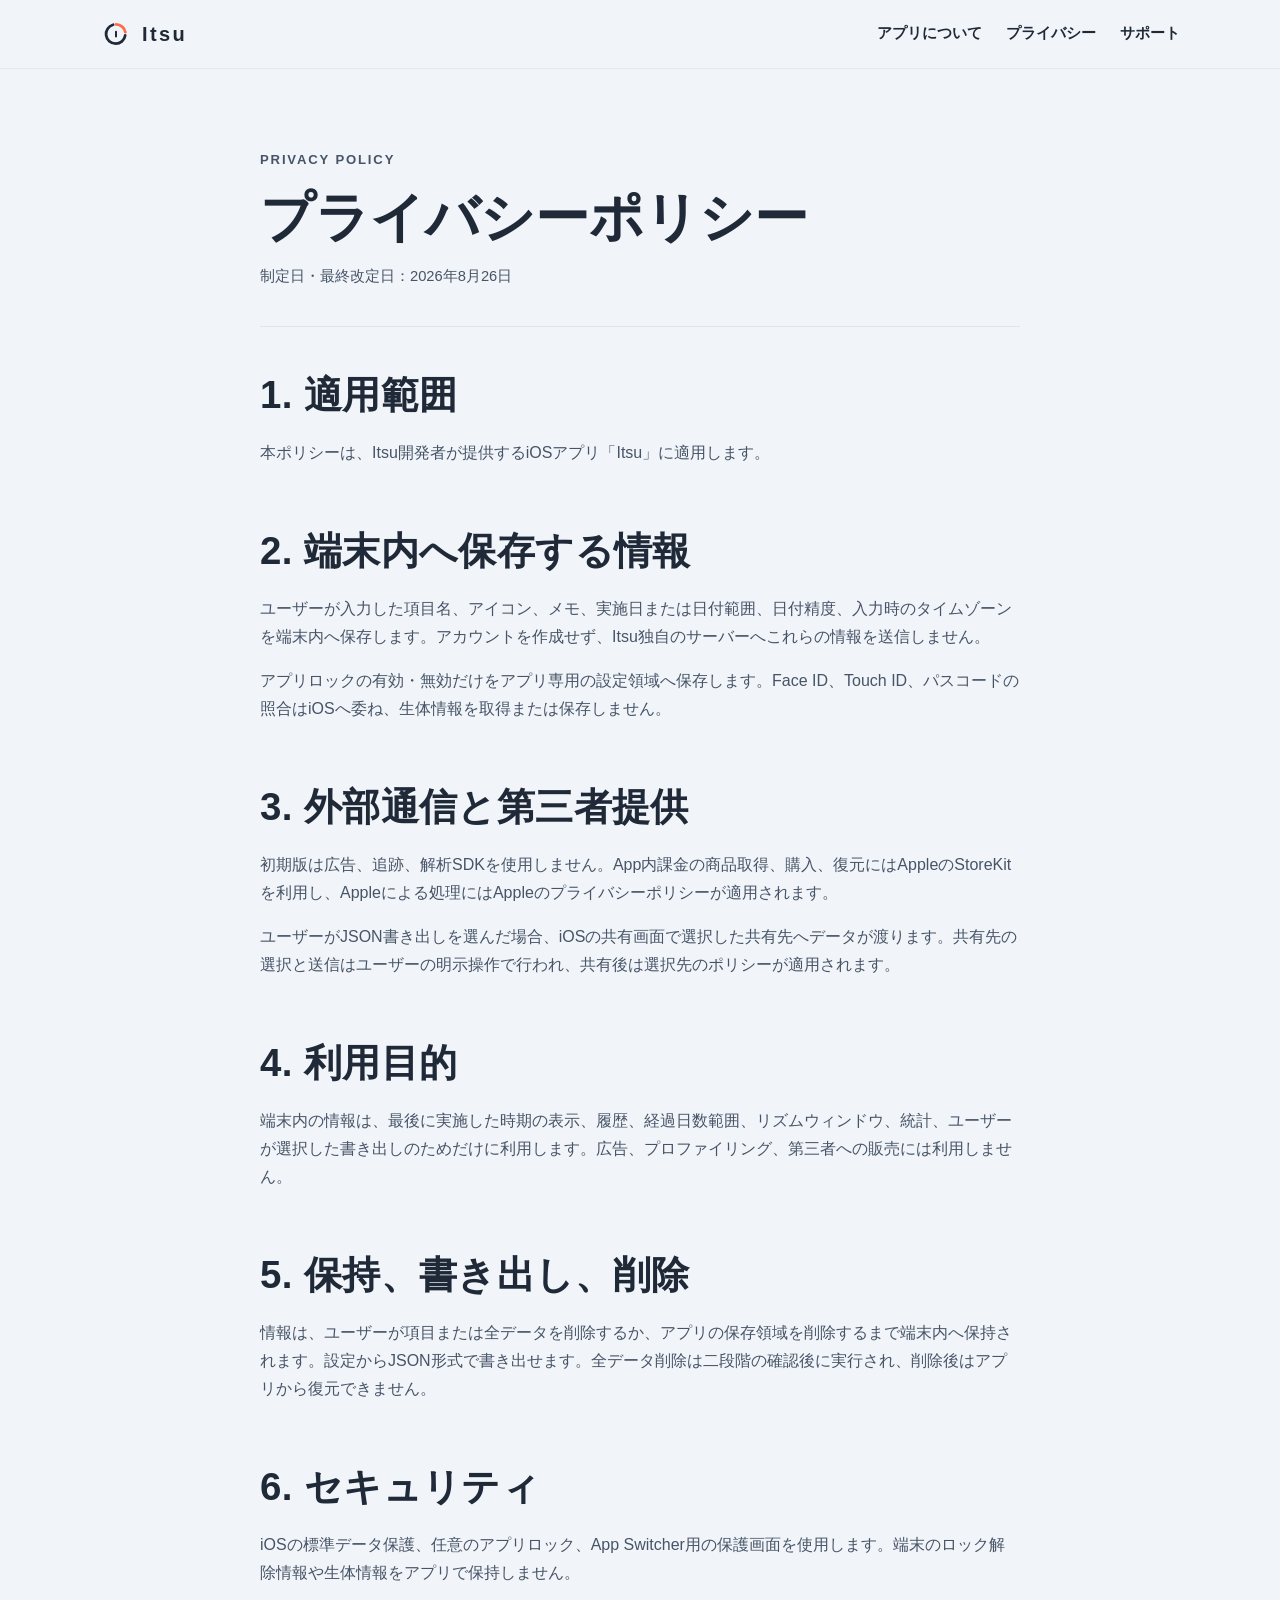
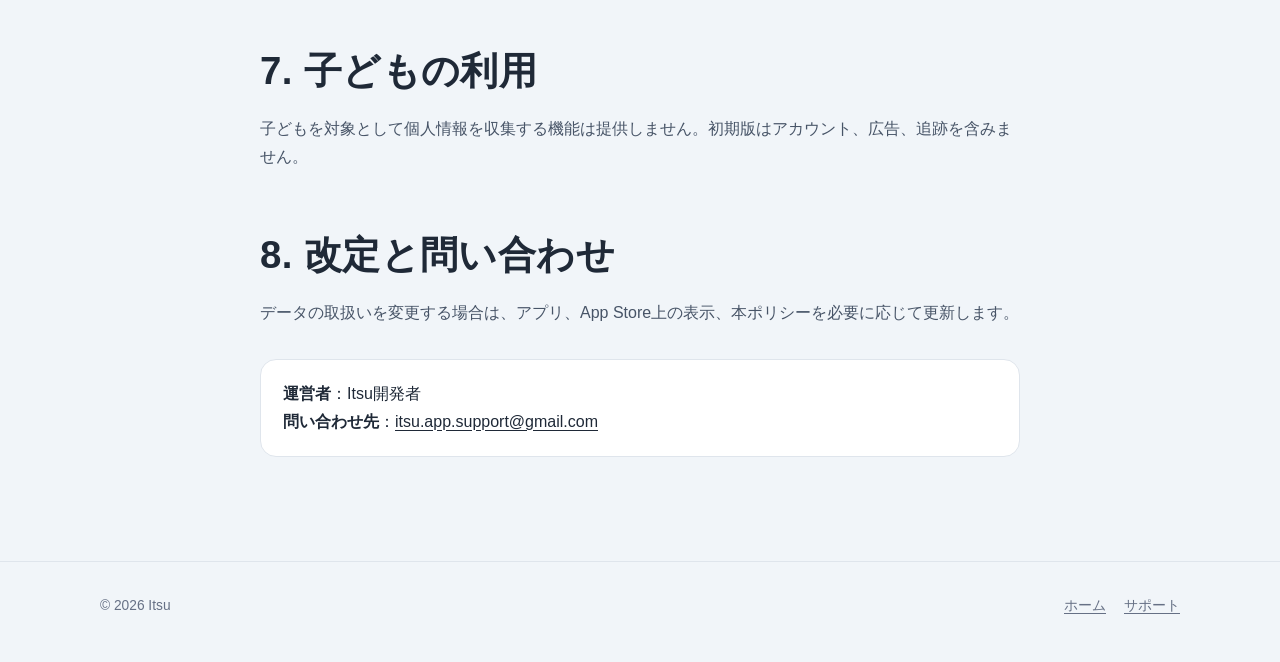
==== privacy.html @ 80a82dbb "feat(site): add GitHub Pages support website" ====
<!doctype html>
<html lang="ja">
<head>
  <meta charset="utf-8">
  <meta name="viewport" content="width=device-width, initial-scale=1">
  <meta name="description" content="iOSアプリItsuのプライバシーポリシーです。">
  <meta name="theme-color" content="#F1F5F9">
  <title>プライバシーポリシー — Itsu</title>
  <link rel="icon" href="assets/itsu-mark.svg" type="image/svg+xml">
  <link rel="stylesheet" href="styles.css">
</head>
<body>
  <header class="site-header">
    <nav class="nav" aria-label="メインナビゲーション">
      <a class="brand" href="index.html" aria-label="Itsu ホーム">
        <img src="assets/itsu-mark.svg" alt="">
        <span>Itsu</span>
      </a>
      <ul class="nav-links">
        <li><a href="index.html">アプリについて</a></li>
        <li><a href="privacy.html" aria-current="page">プライバシー</a></li>
        <li><a href="support.html">サポート</a></li>
      </ul>
    </nav>
  </header>

  <main>
    <article class="document">
      <header class="document-header">
        <p class="eyebrow">Privacy policy</p>
        <h1>プライバシーポリシー</h1>
        <p class="document-meta">制定日・最終改定日：2026年8月26日</p>
      </header>

      <section>
        <h2>1. 適用範囲</h2>
        <p>本ポリシーは、Itsu開発者が提供するiOSアプリ「Itsu」に適用します。</p>
      </section>

      <section>
        <h2>2. 端末内へ保存する情報</h2>
        <p>ユーザーが入力した項目名、アイコン、メモ、実施日または日付範囲、日付精度、入力時のタイムゾーンを端末内へ保存します。アカウントを作成せず、Itsu独自のサーバーへこれらの情報を送信しません。</p>
        <p>アプリロックの有効・無効だけをアプリ専用の設定領域へ保存します。Face ID、Touch ID、パスコードの照合はiOSへ委ね、生体情報を取得または保存しません。</p>
      </section>

      <section>
        <h2>3. 外部通信と第三者提供</h2>
        <p>初期版は広告、追跡、解析SDKを使用しません。App内課金の商品取得、購入、復元にはAppleのStoreKitを利用し、Appleによる処理にはAppleのプライバシーポリシーが適用されます。</p>
        <p>ユーザーがJSON書き出しを選んだ場合、iOSの共有画面で選択した共有先へデータが渡ります。共有先の選択と送信はユーザーの明示操作で行われ、共有後は選択先のポリシーが適用されます。</p>
      </section>

      <section>
        <h2>4. 利用目的</h2>
        <p>端末内の情報は、最後に実施した時期の表示、履歴、経過日数範囲、リズムウィンドウ、統計、ユーザーが選択した書き出しのためだけに利用します。広告、プロファイリング、第三者への販売には利用しません。</p>
      </section>

      <section>
        <h2>5. 保持、書き出し、削除</h2>
        <p>情報は、ユーザーが項目または全データを削除するか、アプリの保存領域を削除するまで端末内へ保持されます。設定からJSON形式で書き出せます。全データ削除は二段階の確認後に実行され、削除後はアプリから復元できません。</p>
      </section>

      <section>
        <h2>6. セキュリティ</h2>
        <p>iOSの標準データ保護、任意のアプリロック、App Switcher用の保護画面を使用します。端末のロック解除情報や生体情報をアプリで保持しません。</p>
      </section>

      <section>
        <h2>7. 子どもの利用</h2>
        <p>子どもを対象として個人情報を収集する機能は提供しません。初期版はアカウント、広告、追跡を含みません。</p>
      </section>

      <section>
        <h2>8. 改定と問い合わせ</h2>
        <p>データの取扱いを変更する場合は、アプリ、App Store上の表示、本ポリシーを必要に応じて更新します。</p>
        <div class="notice">
          <strong>運営者</strong>：Itsu開発者<br>
          <strong>問い合わせ先</strong>：<a href="mailto:itsu.app.support@gmail.com">itsu.app.support@gmail.com</a>
        </div>
      </section>
    </article>
  </main>

  <footer class="site-footer">
    <div class="footer-inner">
      <p>© 2026 Itsu</p>
      <div class="footer-links">
        <a href="index.html">ホーム</a>
        <a href="support.html">サポート</a>
      </div>
    </div>
  </footer>
</body>
</html>
---- styles.css ----
:root {
  color-scheme: light dark;
  --accent: #ff6b4a;
  --accent-strong: #c93d22;
  --ink: #1f2937;
  --muted: #667085;
  --mist: #f1f5f9;
  --paper: #ffffff;
  --line: #dfe5ec;
  --display: "Avenir Next", "Hiragino Sans", "Yu Gothic UI", sans-serif;
  --body: -apple-system, BlinkMacSystemFont, "Hiragino Sans", "Yu Gothic UI", sans-serif;
  font-family: var(--body);
  background: var(--mist);
  color: var(--ink);
}

* {
  box-sizing: border-box;
}

html {
  scroll-behavior: smooth;
}

body {
  margin: 0;
  min-width: 320px;
  background: var(--mist);
  color: var(--ink);
  font-size: 16px;
  line-height: 1.75;
}

a {
  color: inherit;
  text-underline-offset: 0.2em;
}

a:hover {
  color: var(--accent-strong);
}

a:focus-visible,
button:focus-visible {
  outline: 3px solid var(--accent);
  outline-offset: 4px;
  border-radius: 4px;
}

.site-header {
  position: sticky;
  top: 0;
  z-index: 10;
  border-bottom: 1px solid color-mix(in srgb, var(--line) 80%, transparent);
  background: color-mix(in srgb, var(--mist) 92%, transparent);
  backdrop-filter: blur(14px);
}

.nav {
  width: min(1080px, calc(100% - 40px));
  min-height: 68px;
  margin: 0 auto;
  display: flex;
  align-items: center;
  justify-content: space-between;
  gap: 24px;
}

.brand {
  display: inline-flex;
  align-items: center;
  gap: 10px;
  color: var(--ink);
  font-family: var(--display);
  font-size: 1.25rem;
  font-weight: 700;
  letter-spacing: 0.12em;
  text-decoration: none;
}

.brand img {
  width: 32px;
  height: 32px;
  border-radius: 9px;
}

.nav-links {
  display: flex;
  align-items: center;
  gap: 24px;
  margin: 0;
  padding: 0;
  list-style: none;
  font-size: 0.92rem;
  font-weight: 600;
}

.nav-links a {
  text-decoration: none;
}

main {
  width: min(1080px, calc(100% - 40px));
  margin: 0 auto;
}

.hero {
  min-height: 620px;
  display: grid;
  grid-template-columns: minmax(0, 1.15fr) minmax(280px, 0.85fr);
  align-items: center;
  gap: clamp(48px, 9vw, 120px);
  padding: 96px 0 88px;
}

.eyebrow {
  margin: 0 0 12px;
  color: var(--accent-strong);
  font-size: 0.82rem;
  font-weight: 700;
  letter-spacing: 0.14em;
  text-transform: uppercase;
}

h1,
h2,
h3 {
  margin-top: 0;
  font-family: var(--display);
  line-height: 1.25;
  letter-spacing: 0.01em;
}

h1 {
  margin-bottom: 24px;
  font-size: clamp(2.5rem, 6vw, 5rem);
  font-weight: 700;
  letter-spacing: 0.08em;
}

h2 {
  margin-bottom: 20px;
  font-size: clamp(1.7rem, 3vw, 2.4rem);
}

h3 {
  margin-bottom: 8px;
  font-size: 1.08rem;
}

.lead {
  max-width: 34rem;
  margin: 0;
  color: var(--muted);
  font-size: clamp(1.05rem, 2vw, 1.25rem);
}

.hero-actions {
  display: flex;
  flex-wrap: wrap;
  gap: 12px;
  margin-top: 32px;
}

.button {
  min-height: 48px;
  padding: 11px 22px;
  display: inline-flex;
  align-items: center;
  justify-content: center;
  border: 1px solid var(--ink);
  border-radius: 999px;
  font-weight: 700;
  text-decoration: none;
}

.button-primary {
  border-color: var(--accent);
  background: var(--accent);
  color: #111827;
}

.button-primary:hover {
  border-color: var(--accent-strong);
  background: var(--accent-strong);
  color: #111827;
}

.mark-stage {
  position: relative;
  display: grid;
  place-items: center;
}

.mark-stage::before {
  content: "";
  position: absolute;
  width: 76%;
  aspect-ratio: 1;
  border: 1px solid var(--line);
  border-radius: 50%;
}

.mark-stage img {
  position: relative;
  width: min(340px, 86%);
  filter: drop-shadow(0 24px 36px rgb(31 41 55 / 0.12));
}

.feature-grid {
  display: grid;
  grid-template-columns: repeat(3, 1fr);
  border-top: 1px solid var(--line);
  border-bottom: 1px solid var(--line);
}

.feature {
  min-height: 240px;
  padding: 48px 34px;
}

.feature + .feature {
  border-left: 1px solid var(--line);
}

.feature p {
  margin: 0;
  color: var(--muted);
}

.feature-mark {
  width: 34px;
  height: 8px;
  margin-bottom: 28px;
  border-radius: 999px;
  background: var(--accent);
}

.contact-band {
  margin: 88px 0;
  padding: clamp(32px, 6vw, 64px);
  display: flex;
  align-items: center;
  justify-content: space-between;
  gap: 32px;
  border-radius: 28px;
  background: var(--ink);
  color: #ffffff;
}

.contact-band h2,
.contact-band p {
  margin-bottom: 0;
}

.contact-band p {
  color: #cbd5e1;
}

.document {
  width: min(760px, 100%);
  margin: 0 auto;
  padding: 80px 0 104px;
}

.document-header {
  padding-bottom: 36px;
  border-bottom: 1px solid var(--line);
}

.document-header h1 {
  margin-bottom: 12px;
  font-size: clamp(2.1rem, 5vw, 3.4rem);
  letter-spacing: 0;
}

.document-meta {
  margin: 0;
  color: var(--muted);
  font-size: 0.92rem;
}

.document section {
  padding-top: 44px;
}

.document p,
.document li {
  color: #475467;
}

.document ul {
  padding-left: 1.4em;
}

.notice {
  margin-top: 32px;
  padding: 20px 22px;
  border: 1px solid var(--line);
  border-radius: 16px;
  background: var(--paper);
}

.faq-item {
  padding: 28px 0;
  border-top: 1px solid var(--line);
}

.faq-item:last-child {
  border-bottom: 1px solid var(--line);
}

.faq-item p {
  margin-bottom: 0;
}

.site-footer {
  border-top: 1px solid var(--line);
}

.footer-inner {
  width: min(1080px, calc(100% - 40px));
  margin: 0 auto;
  padding: 32px 0 44px;
  display: flex;
  justify-content: space-between;
  gap: 24px;
  color: var(--muted);
  font-size: 0.86rem;
}

.footer-inner p {
  margin: 0;
}

.footer-links {
  display: flex;
  gap: 18px;
}

@media (max-width: 760px) {
  .nav {
    min-height: 62px;
  }

  .nav-links {
    gap: 14px;
    font-size: 0.82rem;
  }

  .hero {
    min-height: auto;
    grid-template-columns: 1fr;
    padding: 72px 0 64px;
  }

  .mark-stage {
    grid-row: 1;
  }

  .mark-stage img {
    width: min(240px, 70%);
  }

  .feature-grid {
    grid-template-columns: 1fr;
  }

  .feature {
    min-height: auto;
    padding: 34px 0;
  }

  .feature + .feature {
    border-top: 1px solid var(--line);
    border-left: 0;
  }

  .contact-band,
  .footer-inner {
    align-items: flex-start;
    flex-direction: column;
  }
}

@media (max-width: 480px) {
  main,
  .nav,
  .footer-inner {
    width: min(100% - 28px, 1080px);
  }

  .brand {
    letter-spacing: 0.06em;
  }

  .nav-links li:first-child {
    display: none;
  }

  .contact-band {
    border-radius: 20px;
  }
}

@media (prefers-reduced-motion: reduce) {
  html {
    scroll-behavior: auto;
  }
}

@media (prefers-color-scheme: dark) {
  :root {
    --accent-strong: #ff8a65;
    --ink: #f8fafc;
    --muted: #aab4c3;
    --mist: #111827;
    --paper: #1f2937;
    --line: #344054;
  }

  .brand img,
  .mark-stage img {
    filter: brightness(0.94) drop-shadow(0 24px 36px rgb(0 0 0 / 0.24));
  }

  .document p,
  .document li {
    color: #cbd5e1;
  }

  .contact-band {
    background: #020617;
  }
}
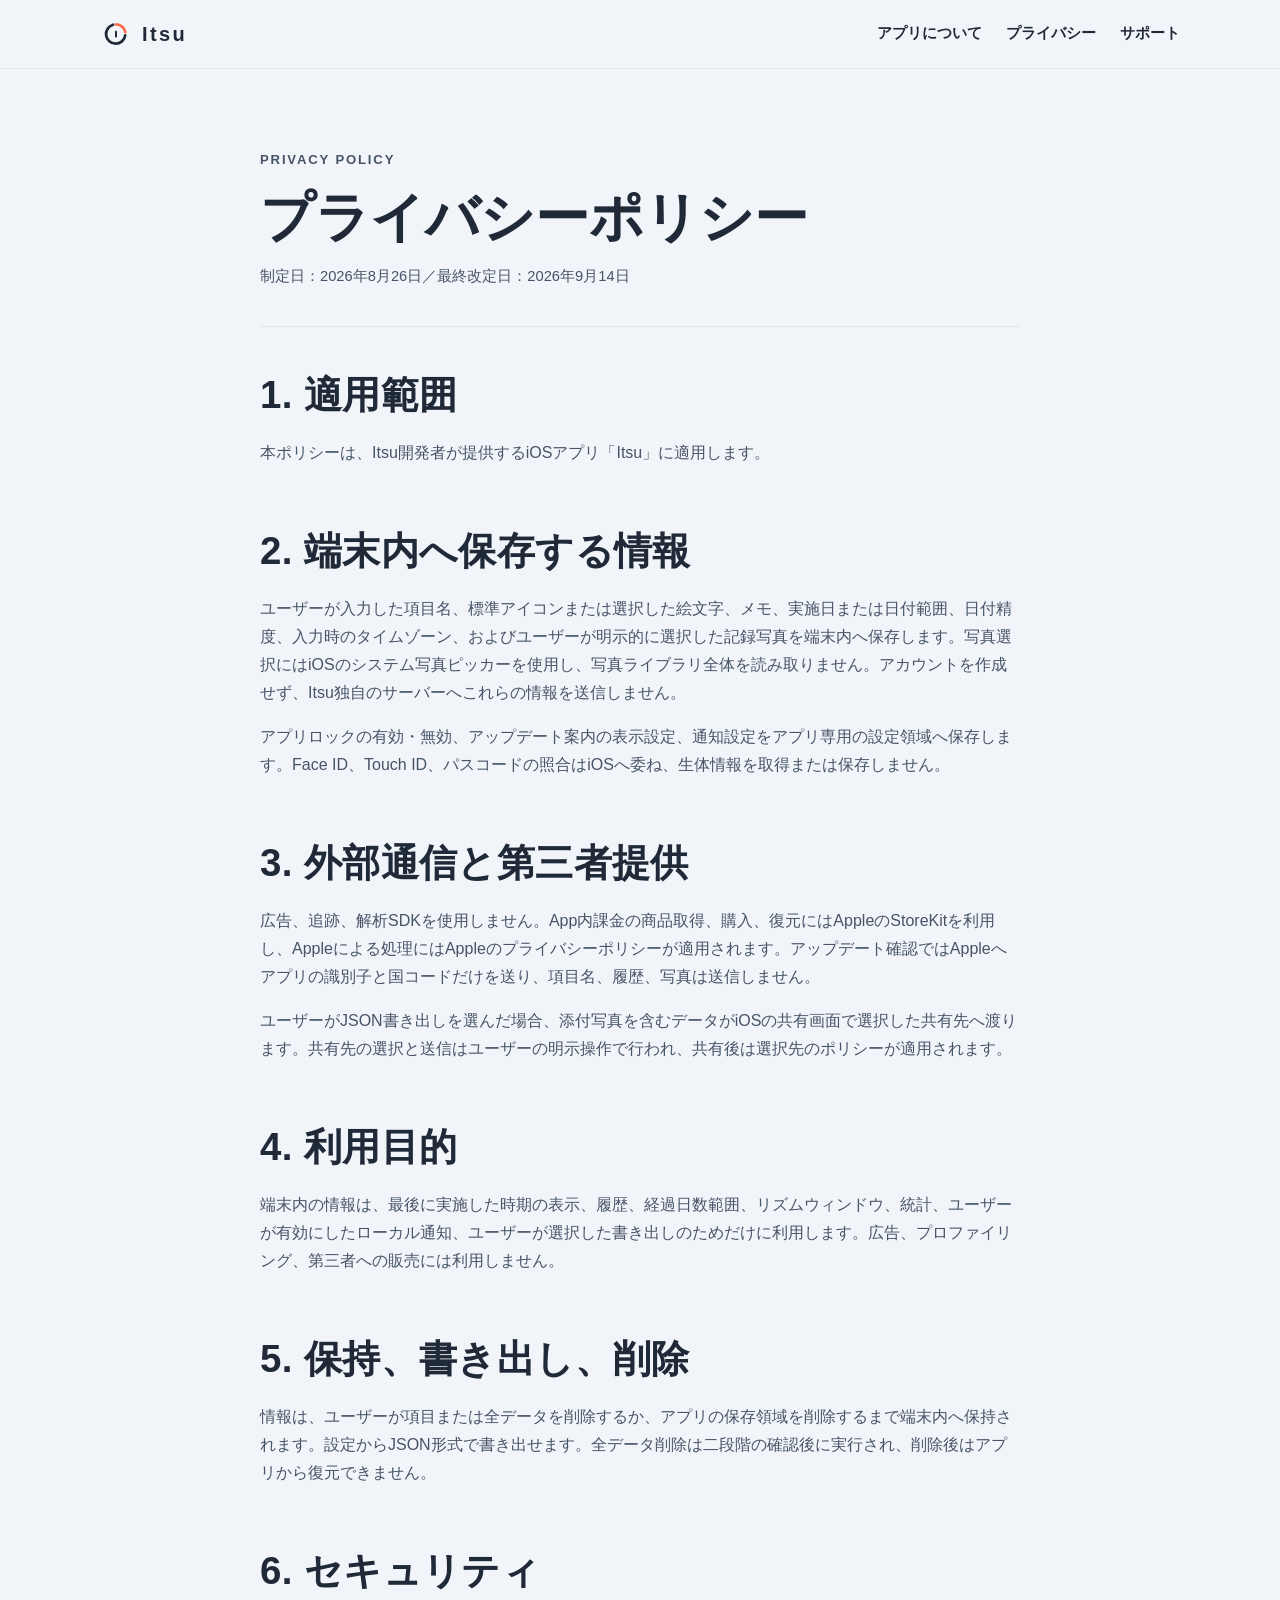
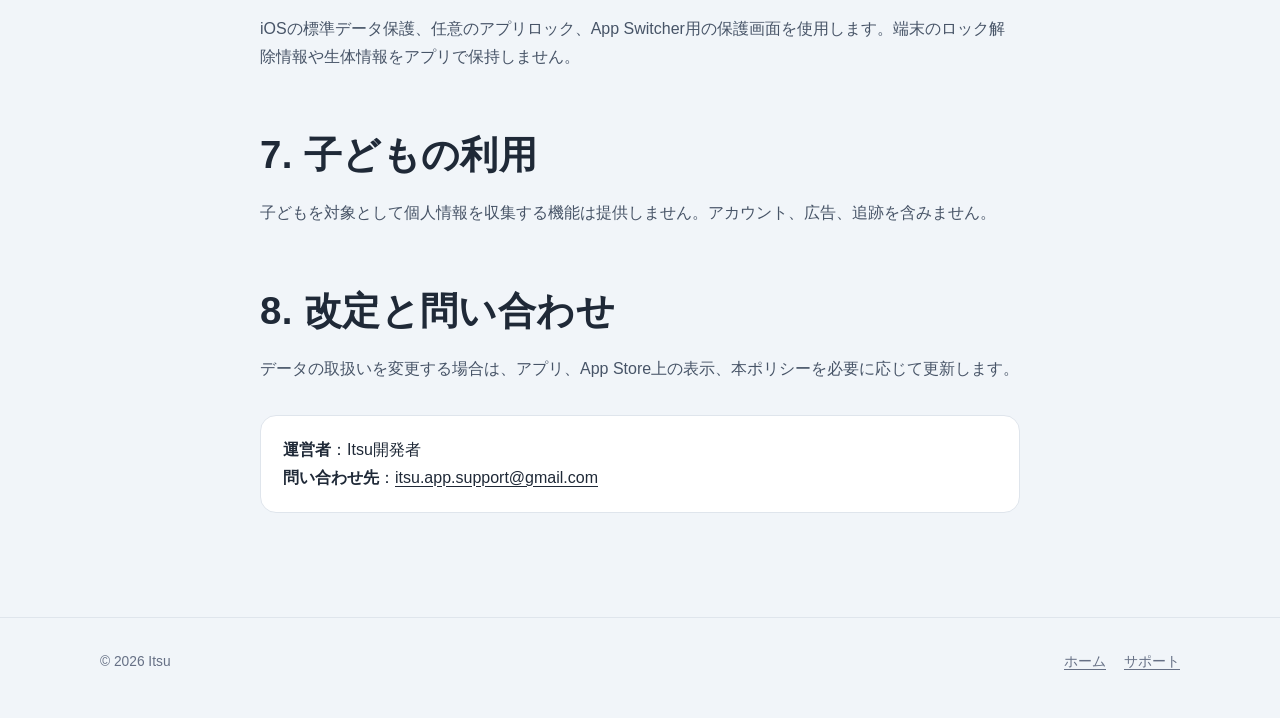
==== commit 5b93024d: "feat(site): document Itsu 1.1.0 features" ====
--- a/privacy.html
+++ b/privacy.html
@@ -29,7 +29,7 @@
       <header class="document-header">
         <p class="eyebrow">Privacy policy</p>
         <h1>プライバシーポリシー</h1>
-        <p class="document-meta">制定日・最終改定日：2026年8月26日</p>
+        <p class="document-meta">制定日：2026年8月26日／最終改定日：2026年9月14日</p>
       </header>
 
       <section>
@@ -39,19 +39,19 @@
 
       <section>
         <h2>2. 端末内へ保存する情報</h2>
-        <p>ユーザーが入力した項目名、アイコン、メモ、実施日または日付範囲、日付精度、入力時のタイムゾーンを端末内へ保存します。アカウントを作成せず、Itsu独自のサーバーへこれらの情報を送信しません。</p>
-        <p>アプリロックの有効・無効だけをアプリ専用の設定領域へ保存します。Face ID、Touch ID、パスコードの照合はiOSへ委ね、生体情報を取得または保存しません。</p>
+        <p>ユーザーが入力した項目名、標準アイコンまたは選択した絵文字、メモ、実施日または日付範囲、日付精度、入力時のタイムゾーン、およびユーザーが明示的に選択した記録写真を端末内へ保存します。写真選択にはiOSのシステム写真ピッカーを使用し、写真ライブラリ全体を読み取りません。アカウントを作成せず、Itsu独自のサーバーへこれらの情報を送信しません。</p>
+        <p>アプリロックの有効・無効、アップデート案内の表示設定、通知設定をアプリ専用の設定領域へ保存します。Face ID、Touch ID、パスコードの照合はiOSへ委ね、生体情報を取得または保存しません。</p>
       </section>
 
       <section>
         <h2>3. 外部通信と第三者提供</h2>
-        <p>初期版は広告、追跡、解析SDKを使用しません。App内課金の商品取得、購入、復元にはAppleのStoreKitを利用し、Appleによる処理にはAppleのプライバシーポリシーが適用されます。</p>
-        <p>ユーザーがJSON書き出しを選んだ場合、iOSの共有画面で選択した共有先へデータが渡ります。共有先の選択と送信はユーザーの明示操作で行われ、共有後は選択先のポリシーが適用されます。</p>
+        <p>広告、追跡、解析SDKを使用しません。App内課金の商品取得、購入、復元にはAppleのStoreKitを利用し、Appleによる処理にはAppleのプライバシーポリシーが適用されます。アップデート確認ではAppleへアプリの識別子と国コードだけを送り、項目名、履歴、写真は送信しません。</p>
+        <p>ユーザーがJSON書き出しを選んだ場合、添付写真を含むデータがiOSの共有画面で選択した共有先へ渡ります。共有先の選択と送信はユーザーの明示操作で行われ、共有後は選択先のポリシーが適用されます。</p>
       </section>
 
       <section>
         <h2>4. 利用目的</h2>
-        <p>端末内の情報は、最後に実施した時期の表示、履歴、経過日数範囲、リズムウィンドウ、統計、ユーザーが選択した書き出しのためだけに利用します。広告、プロファイリング、第三者への販売には利用しません。</p>
+        <p>端末内の情報は、最後に実施した時期の表示、履歴、経過日数範囲、リズムウィンドウ、統計、ユーザーが有効にしたローカル通知、ユーザーが選択した書き出しのためだけに利用します。広告、プロファイリング、第三者への販売には利用しません。</p>
       </section>
 
       <section>
@@ -66,7 +66,7 @@
 
       <section>
         <h2>7. 子どもの利用</h2>
-        <p>子どもを対象として個人情報を収集する機能は提供しません。初期版はアカウント、広告、追跡を含みません。</p>
+        <p>子どもを対象として個人情報を収集する機能は提供しません。アカウント、広告、追跡を含みません。</p>
       </section>
 
       <section>
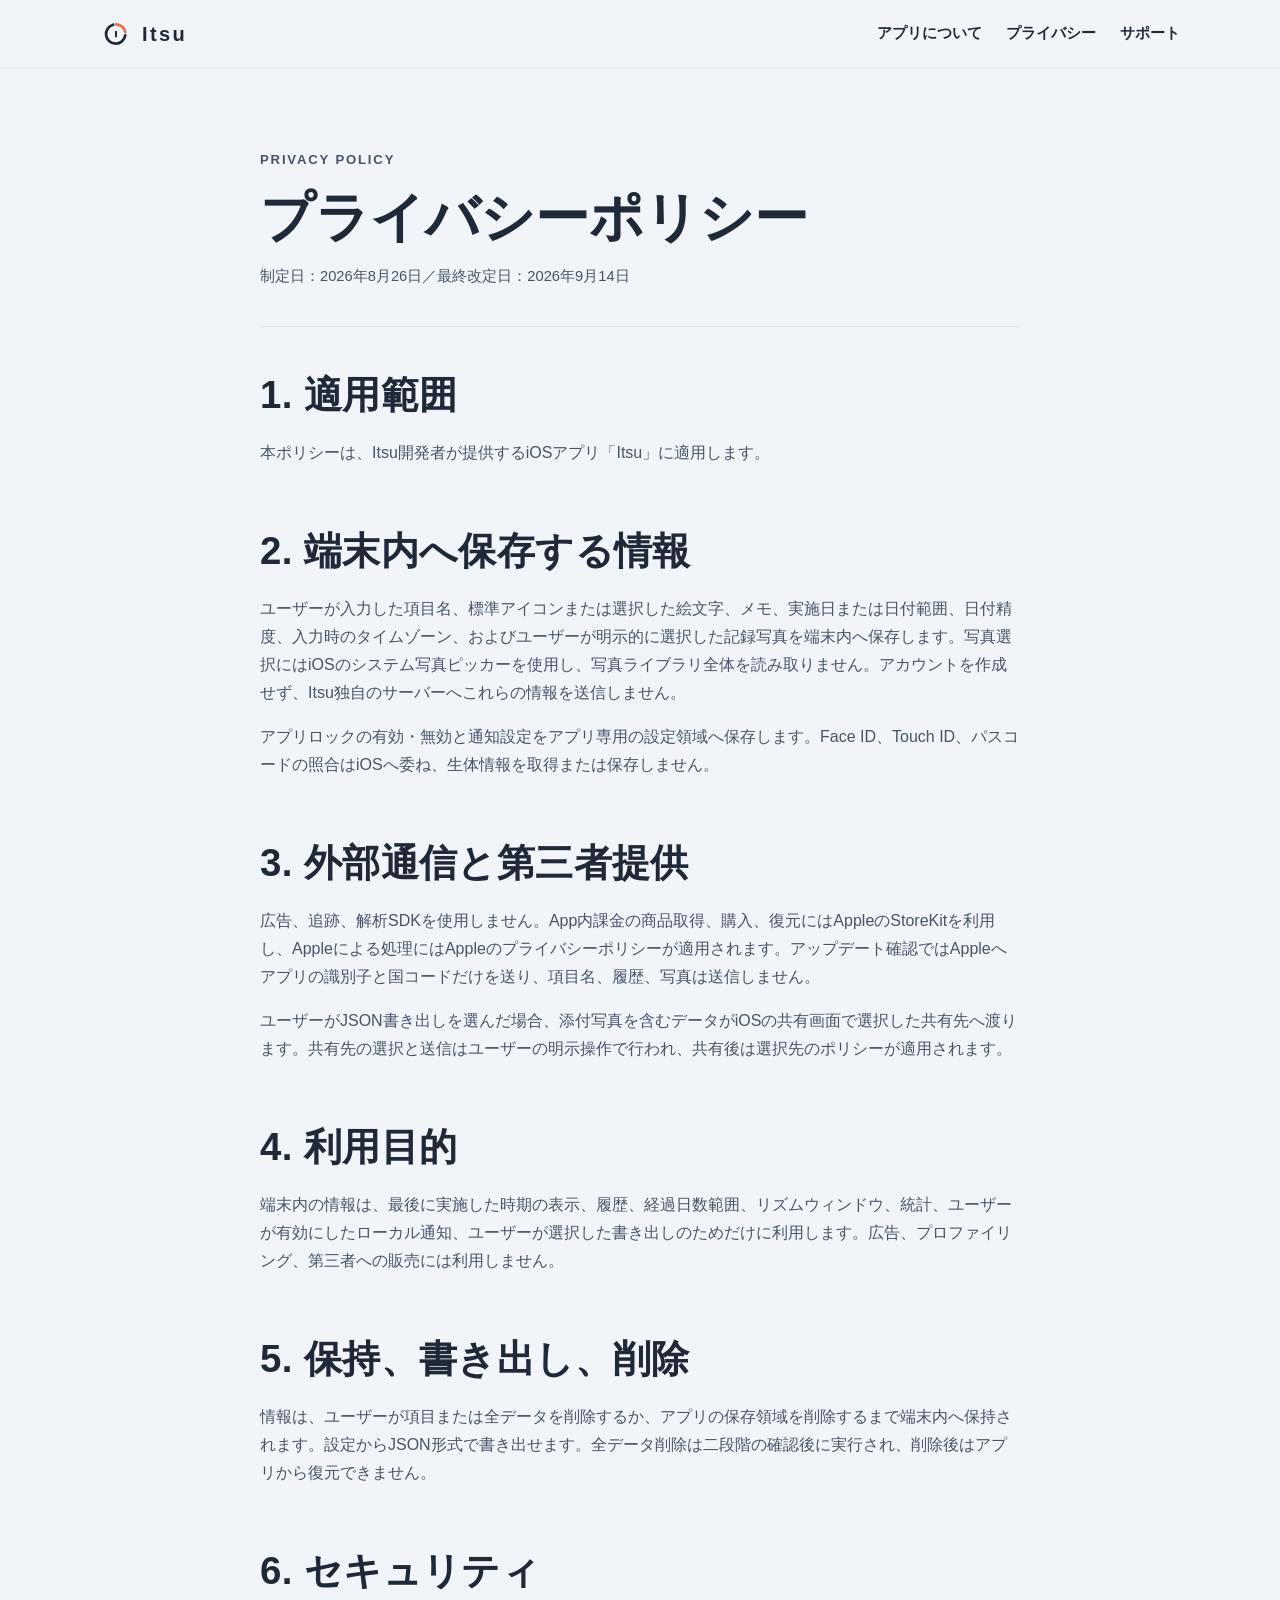
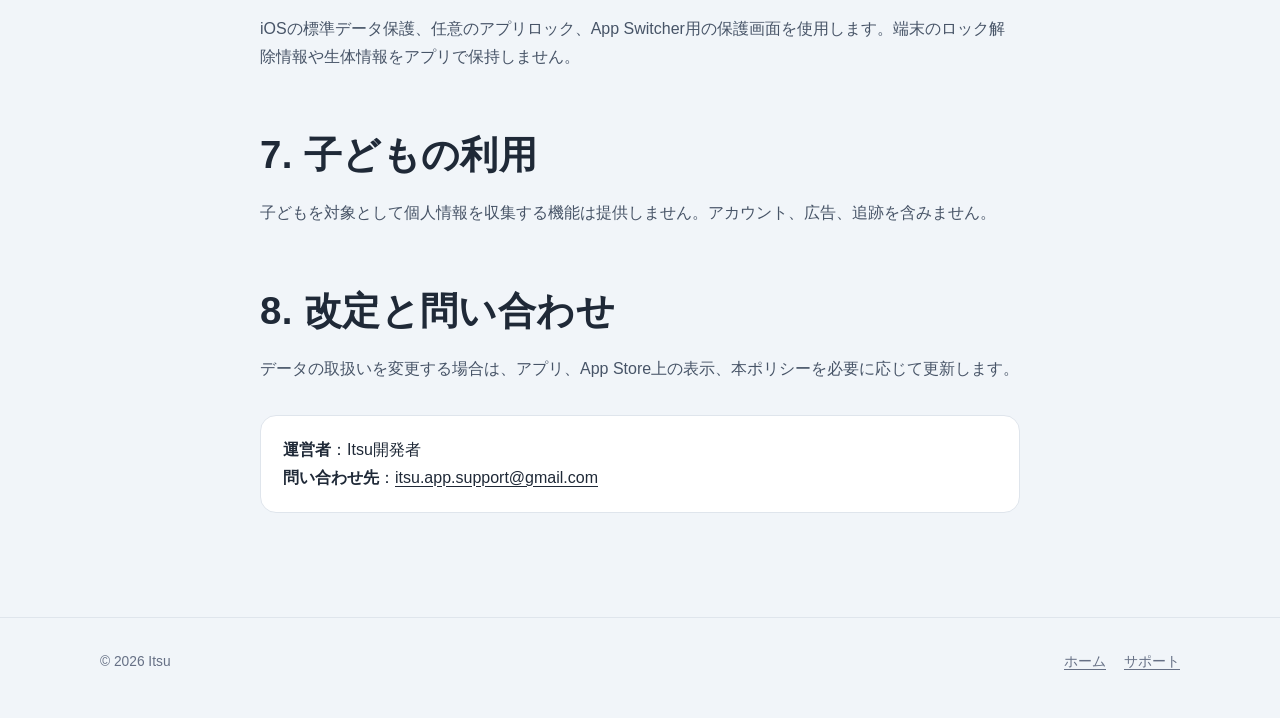
==== commit 2d6a9c19: "fix(site): remove duplicate update announcement guidance" ====
--- a/privacy.html
+++ b/privacy.html
@@ -40,7 +40,7 @@
       <section>
         <h2>2. 端末内へ保存する情報</h2>
         <p>ユーザーが入力した項目名、標準アイコンまたは選択した絵文字、メモ、実施日または日付範囲、日付精度、入力時のタイムゾーン、およびユーザーが明示的に選択した記録写真を端末内へ保存します。写真選択にはiOSのシステム写真ピッカーを使用し、写真ライブラリ全体を読み取りません。アカウントを作成せず、Itsu独自のサーバーへこれらの情報を送信しません。</p>
-        <p>アプリロックの有効・無効、アップデート案内の表示設定、通知設定をアプリ専用の設定領域へ保存します。Face ID、Touch ID、パスコードの照合はiOSへ委ね、生体情報を取得または保存しません。</p>
+        <p>アプリロックの有効・無効と通知設定をアプリ専用の設定領域へ保存します。Face ID、Touch ID、パスコードの照合はiOSへ委ね、生体情報を取得または保存しません。</p>
       </section>
 
       <section>
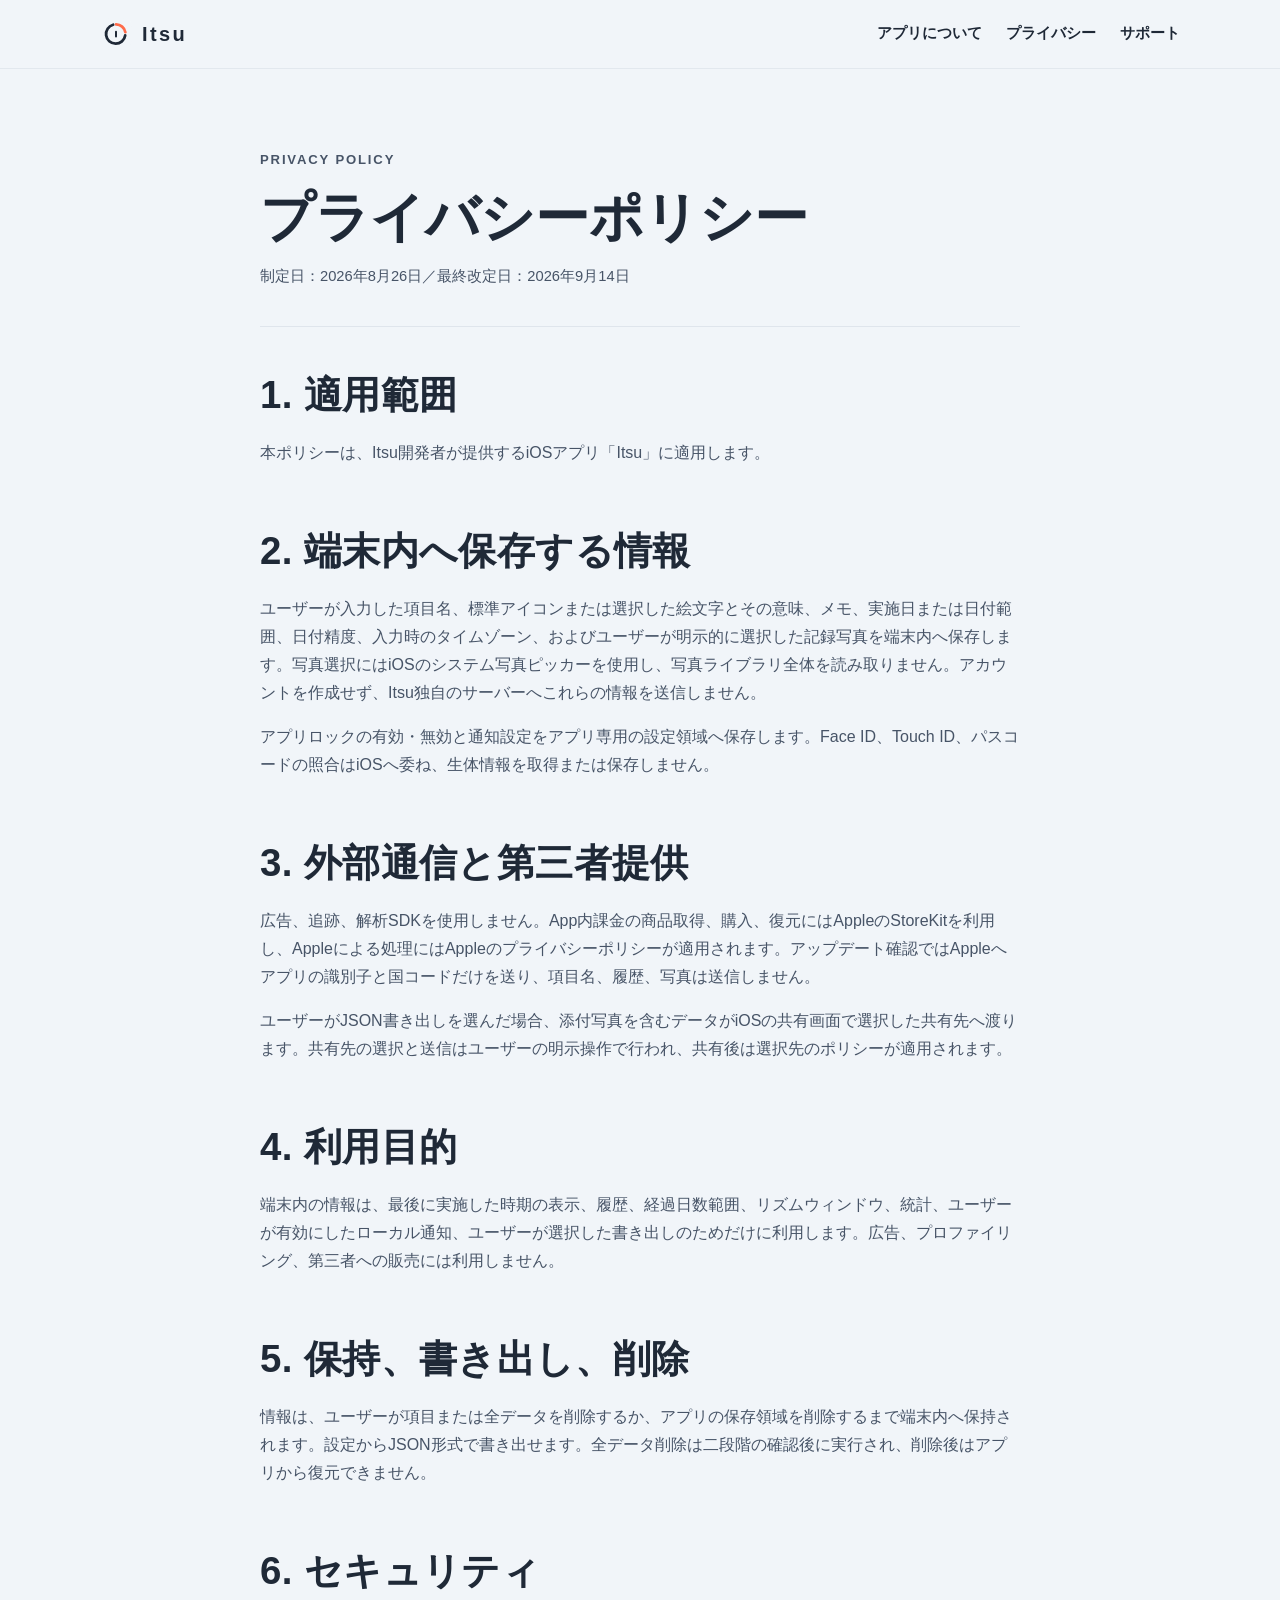
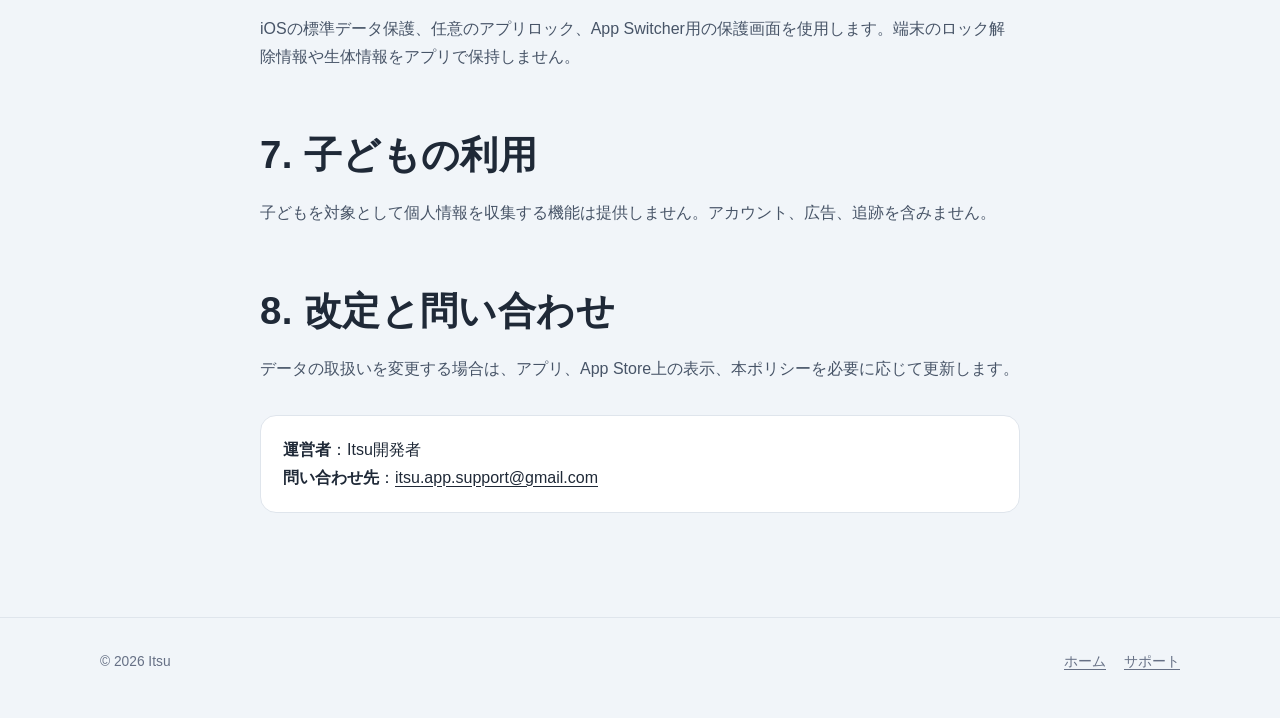
==== commit 37e3adb7: "docs: explain named custom emoji icons" ====
--- a/privacy.html
+++ b/privacy.html
@@ -39,7 +39,7 @@
 
       <section>
         <h2>2. 端末内へ保存する情報</h2>
-        <p>ユーザーが入力した項目名、標準アイコンまたは選択した絵文字、メモ、実施日または日付範囲、日付精度、入力時のタイムゾーン、およびユーザーが明示的に選択した記録写真を端末内へ保存します。写真選択にはiOSのシステム写真ピッカーを使用し、写真ライブラリ全体を読み取りません。アカウントを作成せず、Itsu独自のサーバーへこれらの情報を送信しません。</p>
+        <p>ユーザーが入力した項目名、標準アイコンまたは選択した絵文字とその意味、メモ、実施日または日付範囲、日付精度、入力時のタイムゾーン、およびユーザーが明示的に選択した記録写真を端末内へ保存します。写真選択にはiOSのシステム写真ピッカーを使用し、写真ライブラリ全体を読み取りません。アカウントを作成せず、Itsu独自のサーバーへこれらの情報を送信しません。</p>
         <p>アプリロックの有効・無効と通知設定をアプリ専用の設定領域へ保存します。Face ID、Touch ID、パスコードの照合はiOSへ委ね、生体情報を取得または保存しません。</p>
       </section>
 
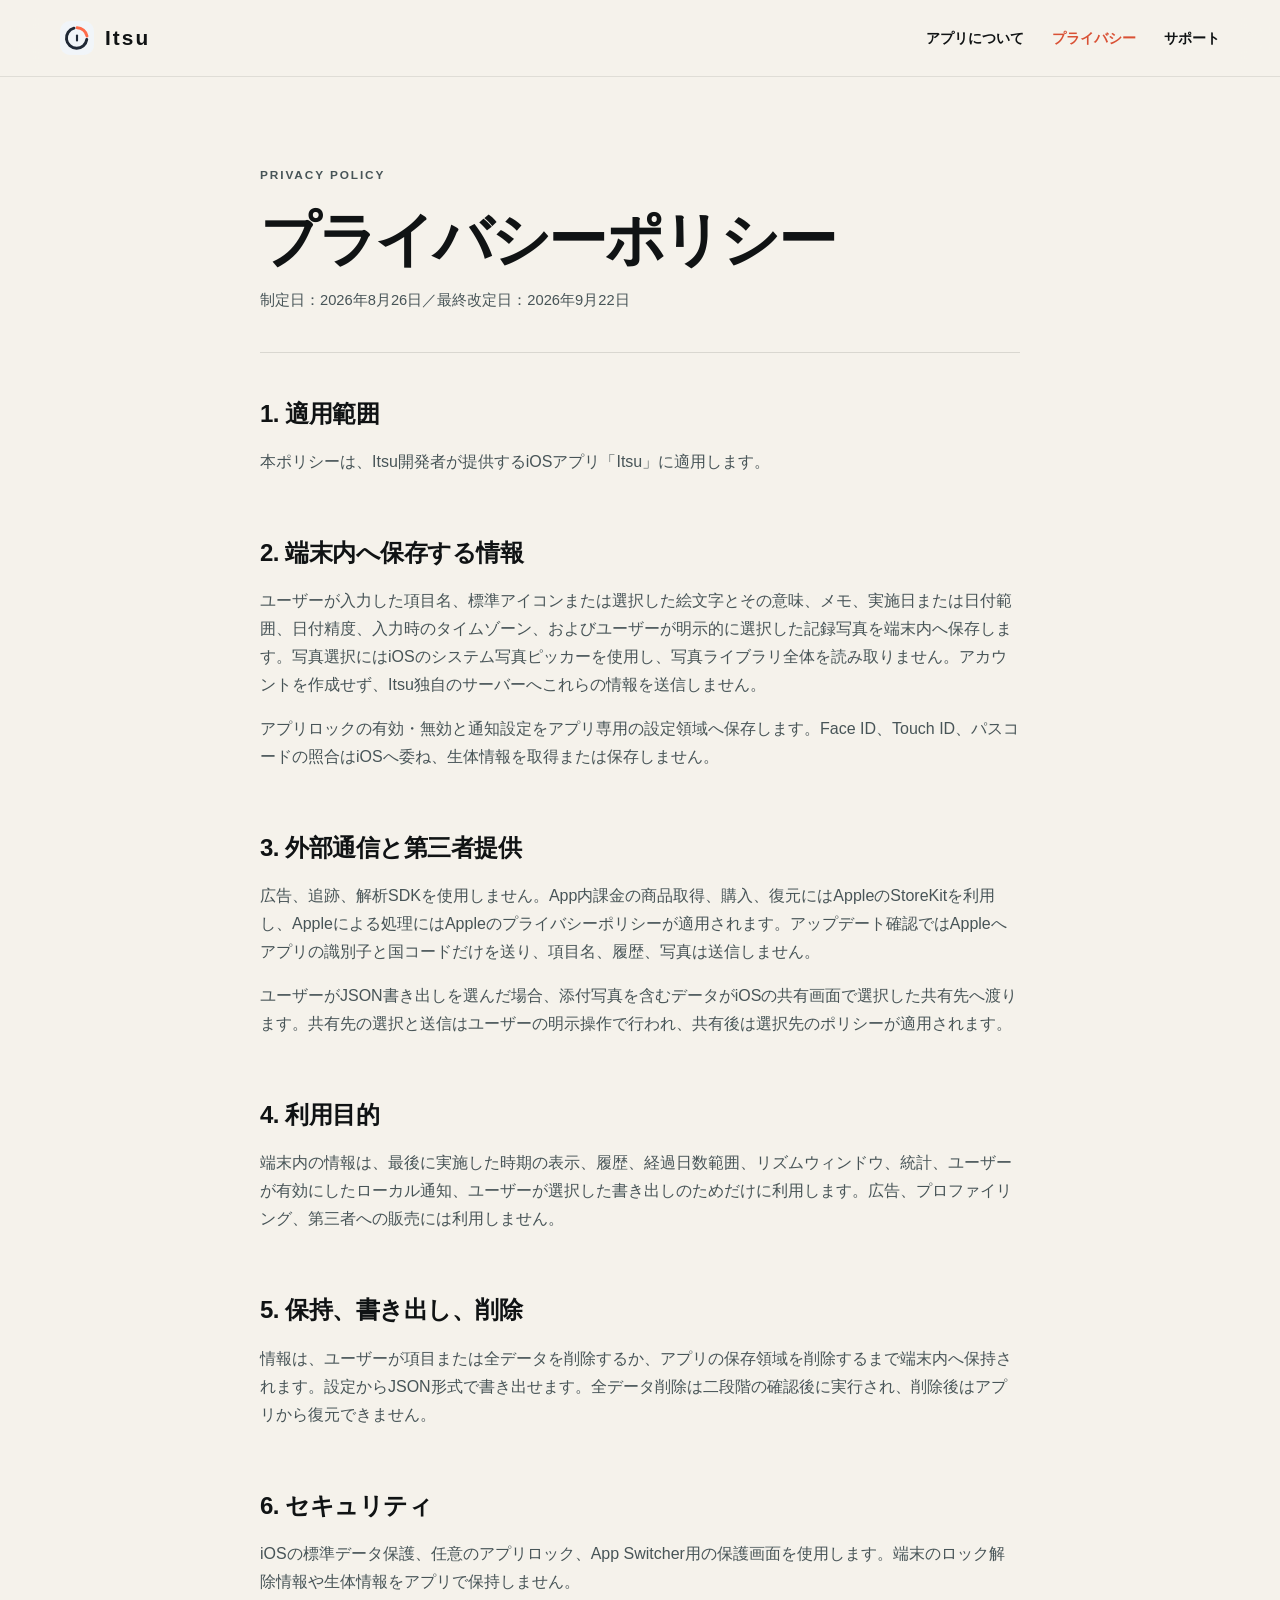
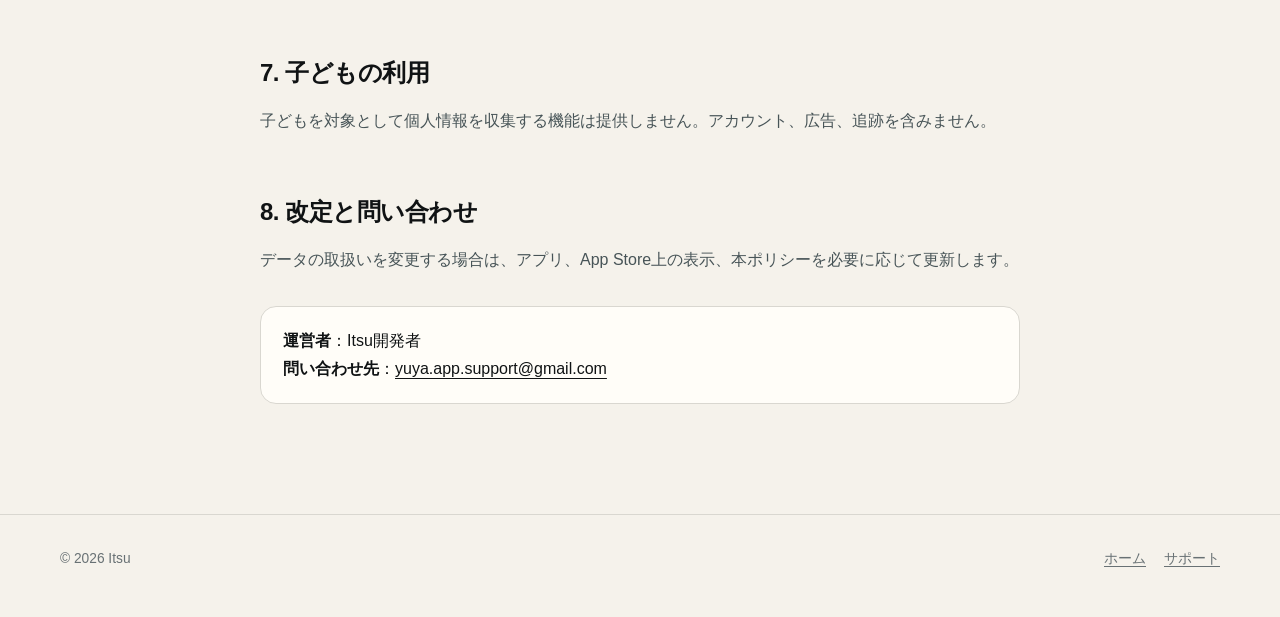
==== commit 6ee077b0: "feat(site): refresh landing page and support contact" ====
--- a/privacy.html
+++ b/privacy.html
@@ -29,7 +29,7 @@
       <header class="document-header">
         <p class="eyebrow">Privacy policy</p>
         <h1>プライバシーポリシー</h1>
-        <p class="document-meta">制定日：2026年8月26日／最終改定日：2026年9月14日</p>
+        <p class="document-meta">制定日：2026年8月26日／最終改定日：2026年9月22日</p>
       </header>
 
       <section>
@@ -74,7 +74,7 @@
         <p>データの取扱いを変更する場合は、アプリ、App Store上の表示、本ポリシーを必要に応じて更新します。</p>
         <div class="notice">
           <strong>運営者</strong>：Itsu開発者<br>
-          <strong>問い合わせ先</strong>：<a href="mailto:itsu.app.support@gmail.com">itsu.app.support@gmail.com</a>
+          <strong>問い合わせ先</strong>：<a href="mailto:yuya.app.support@gmail.com">yuya.app.support@gmail.com</a>
         </div>
       </section>
     </article>
--- a/styles.css
+++ b/styles.css
@@ -1,435 +1,199 @@
 :root {
-  color-scheme: light dark;
-  --accent: #ff6b4a;
-  --accent-strong: #c93d22;
-  --ink: #1f2937;
-  --muted: #667085;
-  --mist: #f1f5f9;
-  --paper: #ffffff;
-  --line: #dfe5ec;
+  color-scheme: light;
+  --coral: #ff6b4a;
+  --coral-deep: #d95135;
+  --ink: #101314;
+  --charcoal: #1a1e20;
+  --paper: #f5f2eb;
+  --cream: #fffdf8;
+  --muted: #687174;
+  --line: #d9d7d0;
+  --soft: #e7e4dc;
   --display: "Avenir Next", "Hiragino Sans", "Yu Gothic UI", sans-serif;
   --body: -apple-system, BlinkMacSystemFont, "Hiragino Sans", "Yu Gothic UI", sans-serif;
   font-family: var(--body);
-  background: var(--mist);
+  background: var(--paper);
   color: var(--ink);
 }
 
-* {
-  box-sizing: border-box;
+* { box-sizing: border-box; }
+html { scroll-behavior: smooth; }
+body { margin: 0; min-width: 320px; background: var(--paper); color: var(--ink); font-size: 16px; line-height: 1.75; }
+a { color: inherit; text-underline-offset: .22em; }
+a:hover { color: var(--coral-deep); }
+a:focus-visible, button:focus-visible { outline: 3px solid var(--coral); outline-offset: 4px; border-radius: 5px; }
+
+.site-header { position: sticky; top: 0; z-index: 20; border-bottom: 1px solid color-mix(in srgb, var(--line) 78%, transparent); background: color-mix(in srgb, var(--paper) 92%, transparent); backdrop-filter: blur(16px); }
+.nav { width: min(1160px, calc(100% - 56px)); min-height: 76px; margin: 0 auto; display: flex; align-items: center; justify-content: space-between; gap: 24px; }
+.brand { display: inline-flex; align-items: center; gap: 11px; color: var(--ink); font-family: var(--display); font-size: 1.3rem; font-weight: 800; letter-spacing: .1em; text-decoration: none; }
+.brand img { width: 34px; height: 34px; border-radius: 10px; }
+.nav-links { display: flex; align-items: center; gap: 28px; margin: 0; padding: 0; list-style: none; font-size: .88rem; font-weight: 700; }
+.nav-links a { text-decoration: none; }
+.nav-links a[aria-current="page"] { color: var(--coral-deep); }
+main { width: min(1160px, calc(100% - 56px)); margin: 0 auto; }
+
+.hero { min-height: 690px; display: grid; grid-template-columns: minmax(0, .9fr) minmax(380px, 1.1fr); align-items: center; gap: clamp(48px, 9vw, 132px); padding: 92px 0 104px; }
+.hero-copy { position: relative; z-index: 2; }
+.eyebrow { margin: 0 0 18px; color: var(--coral-deep); font-size: .74rem; font-weight: 800; letter-spacing: .16em; text-transform: uppercase; }
+.eyebrow-dot { display: inline-block; width: 7px; height: 7px; margin: 0 8px 1px 0; border-radius: 50%; background: var(--coral); box-shadow: 0 0 0 5px color-mix(in srgb, var(--coral) 16%, transparent); }
+h1, h2, h3 { margin-top: 0; font-family: var(--display); line-height: 1.22; letter-spacing: -.02em; }
+h1 { max-width: 10ch; margin-bottom: 28px; font-size: clamp(3.35rem, 7vw, 6.8rem); font-weight: 800; }
+h1 span, h1 em { display: block; }
+h1 span { color: var(--ink); }
+h1 em { color: var(--coral); font-style: normal; }
+.lead { max-width: 31rem; margin: 0; color: var(--muted); font-size: clamp(1.04rem, 1.7vw, 1.18rem); line-height: 1.9; }
+.hero-actions { display: flex; flex-wrap: wrap; align-items: center; gap: 22px; margin-top: 34px; }
+.button { min-height: 48px; padding: 11px 22px; display: inline-flex; align-items: center; justify-content: center; border: 1px solid var(--ink); border-radius: 999px; font-weight: 800; text-decoration: none; transition: transform .2s ease, background-color .2s ease, color .2s ease; }
+.button:hover { color: inherit; transform: translateY(-2px); }
+.button-primary { border-color: var(--coral); background: var(--coral); color: var(--ink); }
+.button-primary:hover { border-color: var(--coral-deep); background: var(--coral-deep); color: var(--ink); }
+.text-link { color: var(--ink); font-weight: 800; text-decoration: none; }
+.text-link span { display: inline-block; margin-left: 7px; color: var(--coral); transition: transform .2s ease; }
+.text-link:hover span { transform: translate(3px, -3px); }
+.hero-note { margin: 24px 0 0; color: var(--muted); font-size: .78rem; font-weight: 700; letter-spacing: .05em; }
+
+.hero-visual { position: relative; min-height: 560px; display: grid; place-items: center; }
+.hero-visual::before { content: ""; position: absolute; width: min(510px, 84vw); aspect-ratio: 1; border: 1px solid var(--line); border-radius: 50%; transform: rotate(-12deg); }
+.hero-visual::after { content: ""; position: absolute; width: 64%; aspect-ratio: 1; border: 1px dashed color-mix(in srgb, var(--coral) 58%, transparent); border-radius: 50%; transform: translate(17%, 7%) rotate(32deg); }
+.visual-label { position: absolute; z-index: 3; color: var(--muted); font-size: .68rem; font-weight: 800; letter-spacing: .13em; text-transform: uppercase; }
+.visual-label-top { top: 2%; right: 3%; }
+.visual-label-bottom { bottom: 2%; left: 1%; display: flex; align-items: center; gap: 10px; letter-spacing: .04em; text-transform: none; }
+.visual-label-bottom .line { width: 28px; height: 1px; background: var(--coral); }
+.phone-card { position: relative; z-index: 2; width: min(380px, 76%); padding: 24px 22px 18px; overflow: hidden; border: 1px solid #3b4344; border-radius: 35px; background: var(--charcoal); color: #f6f3eb; box-shadow: 18px 24px 0 color-mix(in srgb, var(--coral) 78%, transparent), 0 34px 70px rgb(16 19 20 / 22%); transform: rotate(4deg); }
+.phone-card::before { content: ""; position: absolute; top: -90px; right: -90px; width: 230px; height: 230px; border: 1px solid rgb(255 255 255 / 12%); border-radius: 50%; }
+.phone-status { display: flex; justify-content: space-between; color: #b8bdb8; font-size: .7rem; font-weight: 700; letter-spacing: .08em; }
+.status-icons { letter-spacing: .15em; }
+.phone-heading { position: relative; display: flex; align-items: flex-start; justify-content: space-between; margin: 38px 0 28px; }
+.phone-overline { display: block; color: #aeb5b1; font-size: .82rem; }
+.phone-heading strong { display: block; margin-top: 3px; font-size: 2rem; letter-spacing: -.04em; }
+.phone-heading img { width: 37px; height: 37px; border-radius: 11px; }
+.phone-item { display: grid; grid-template-columns: 42px minmax(0, 1fr) auto; align-items: center; gap: 10px; min-height: 70px; border-top: 1px solid #373d3e; }
+.phone-item-featured { min-height: 112px; border: 1px solid #454b4b; border-radius: 20px; padding: 15px 12px; background: #252a2b; }
+.item-icon { display: grid; place-items: center; width: 36px; height: 36px; font-size: 1.4rem; }
+.item-icon-scissors { color: #fff; font-size: 2rem; transform: rotate(-15deg); }
+.item-copy strong { display: block; font-size: .98rem; }
+.item-copy span { display: block; color: #aeb5b1; font-size: .7rem; }
+.item-days { display: flex; align-items: baseline; color: var(--coral); }
+.item-days strong { font-size: 2.8rem; line-height: 1; letter-spacing: -.08em; }
+.item-days span { font-size: .85rem; font-weight: 800; }
+.item-arrow { color: #89918e; font-size: 1.7rem; }
+.phone-footer { display: flex; align-items: center; justify-content: space-between; margin-top: 20px; color: #aeb5b1; font-size: .72rem; }
+.plus-mark { display: grid; place-items: center; width: 28px; height: 28px; border-radius: 50%; background: var(--coral); color: var(--ink); font-size: 1.2rem; font-weight: 800; }
+
+.signal-bar { display: grid; grid-template-columns: repeat(3, 1fr); border-top: 1px solid var(--line); border-bottom: 1px solid var(--line); }
+.signal-bar > div { min-height: 108px; padding: 26px 28px; display: grid; grid-template-columns: auto 1fr; column-gap: 14px; align-content: center; }
+.signal-bar > div + div { border-left: 1px solid var(--line); }
+.signal-number { grid-row: span 2; color: var(--coral-deep); font-size: .78rem; font-weight: 800; letter-spacing: .12em; }
+.signal-bar strong { font-size: .96rem; }
+.signal-bar span:last-child { color: var(--muted); font-size: .78rem; }
+
+.story-section { display: grid; grid-template-columns: minmax(250px, .68fr) minmax(0, 1.32fr); gap: clamp(48px, 10vw, 150px); padding: 150px 0 138px; }
+.section-heading h2 { margin-bottom: 24px; font-size: clamp(2.35rem, 4.7vw, 4.6rem); }
+.section-heading h2 span { color: var(--coral-deep); }
+.section-heading > p:last-child { max-width: 23rem; margin: 0; color: var(--muted); }
+.feature-stack { border-top: 1px solid var(--line); }
+.feature-card { position: relative; display: grid; grid-template-columns: 130px minmax(0, 1fr) 30px; gap: 24px; align-items: start; padding: 29px 0 31px; border-bottom: 1px solid var(--line); }
+.feature-card-primary { padding-left: 18px; border-left: 4px solid var(--coral); background: color-mix(in srgb, var(--coral) 5%, transparent); }
+.feature-index { color: var(--coral-deep); font-size: .72rem; font-weight: 800; letter-spacing: .1em; text-transform: uppercase; }
+.feature-card h3 { margin: 0 0 7px; font-size: 1.2rem; }
+.feature-card p { max-width: 34rem; margin: 0; color: var(--muted); font-size: .94rem; }
+.feature-symbol { color: var(--coral); font-size: 1.6rem; font-weight: 800; text-align: right; }
+
+.plus-section { position: relative; display: grid; grid-template-columns: minmax(0, .9fr) minmax(380px, 1.1fr); align-items: center; gap: clamp(44px, 8vw, 116px); width: 100vw; margin: 0 0 0 calc((100% - 100vw) / 2); padding: 92px max(28px, calc((100vw - 1160px) / 2)); overflow: hidden; background: var(--ink); color: #f6f3eb; }
+.plus-section::before { content: "PLUS"; position: absolute; right: -15px; bottom: -74px; color: rgb(255 255 255 / 4%); font-size: clamp(10rem, 25vw, 22rem); font-weight: 900; letter-spacing: -.08em; line-height: 1; }
+.eyebrow-light { color: #ff9a7f; }
+.plus-copy { position: relative; z-index: 1; }
+.plus-copy h2 { margin-bottom: 22px; font-size: clamp(2rem, 4vw, 4rem); }
+.plus-copy p:not(.eyebrow) { max-width: 29rem; margin: 0; color: #adb6b1; }
+.button-light { margin-top: 30px; border-color: #75817d; color: #f6f3eb; }
+.button-light:hover { border-color: var(--coral); background: var(--coral); color: var(--ink); }
+.plus-stage { position: relative; z-index: 1; min-height: 320px; }
+.emoji-card, .widget-card { position: absolute; border: 1px solid #414949; background: #202627; box-shadow: 0 20px 42px rgb(0 0 0 / 25%); }
+.emoji-card { top: 4%; left: 3%; width: 210px; padding: 26px; border-radius: 24px; transform: rotate(-7deg); }
+.emoji-card-icon { display: block; margin-bottom: 9px; font-size: 4rem; line-height: 1; }
+.emoji-card-label { display: block; font-size: 1.25rem; font-weight: 800; }
+.emoji-card-meta { color: #9ca8a3; font-size: .75rem; }
+.widget-card { right: 2%; bottom: 0; width: min(410px, 76%); padding: 18px 20px; border-radius: 25px; transform: rotate(3deg); }
+.widget-top { display: flex; align-items: baseline; justify-content: space-between; padding-bottom: 13px; border-bottom: 1px solid #3c4444; }
+.widget-top strong { font-size: 1.35rem; }
+.widget-top span { color: #9ca8a3; font-size: .68rem; }
+.widget-row { display: grid; grid-template-columns: 26px 1fr auto; align-items: center; gap: 9px; min-height: 49px; border-bottom: 1px solid #343c3b; }
+.widget-row:last-child { border-bottom: 0; }
+.widget-emoji { font-size: 1.15rem; }
+.widget-row strong { font-size: .9rem; }
+.widget-row b { color: var(--coral); font-size: 1.18rem; }
+
+.privacy-callout { display: grid; grid-template-columns: 58px minmax(0, 1fr) auto; align-items: center; gap: 24px; padding: 66px 0; border-bottom: 1px solid var(--line); }
+.privacy-lock { display: grid; place-items: center; width: 50px; height: 50px; border: 1px solid var(--coral); border-radius: 50%; color: var(--coral); font-size: 2rem; transform: rotate(-25deg); }
+.privacy-callout .eyebrow { margin-bottom: 8px; }
+.privacy-callout h2 { margin-bottom: 8px; font-size: clamp(1.6rem, 3vw, 2.4rem); }
+.privacy-callout p:last-child { max-width: 36rem; margin: 0; color: var(--muted); }
+.privacy-callout .text-link { white-space: nowrap; }
+
+.contact-band { margin: 86px 0 110px; padding: clamp(34px, 6vw, 62px); display: flex; align-items: center; justify-content: space-between; gap: 32px; border-radius: 25px; background: var(--soft); }
+.contact-band h2 { margin-bottom: 7px; font-size: clamp(1.7rem, 3vw, 2.8rem); }
+.contact-band p:last-child { margin: 0; color: var(--muted); }
+
+.document { width: min(760px, 100%); margin: 0 auto; padding: 88px 0 110px; }
+.document-header { padding-bottom: 38px; border-bottom: 1px solid var(--line); }
+.document-header h1 { max-width: none; margin-bottom: 12px; font-size: clamp(2.2rem, 5vw, 3.7rem); letter-spacing: -.04em; }
+.document-meta { margin: 0; color: var(--muted); font-size: .92rem; }
+.document section { padding-top: 46px; }
+.document p, .document li { color: #475457; }
+.document ul { padding-left: 1.4em; }
+.notice { margin-top: 32px; padding: 20px 22px; border: 1px solid var(--line); border-radius: 16px; background: var(--cream); }
+.faq-item { padding: 28px 0; border-top: 1px solid var(--line); }
+.faq-item:last-child { border-bottom: 1px solid var(--line); }
+.faq-item p { margin-bottom: 0; }
+
+.site-footer { border-top: 1px solid var(--line); }
+.footer-inner { width: min(1160px, calc(100% - 56px)); margin: 0 auto; padding: 32px 0 46px; display: flex; justify-content: space-between; gap: 24px; color: var(--muted); font-size: .86rem; }
+.footer-inner p { margin: 0; }
+.footer-links { display: flex; gap: 18px; }
+
+@media (max-width: 820px) {
+  .nav, main, .footer-inner { width: min(100% - 40px, 1160px); }
+  .hero { grid-template-columns: 1fr; gap: 44px; padding: 72px 0 90px; }
+  .hero-copy { max-width: 39rem; }
+  .hero-visual { min-height: 500px; }
+  .story-section { grid-template-columns: 1fr; gap: 58px; padding: 110px 0; }
+  .section-heading > p:last-child { max-width: 38rem; }
+  .plus-section { grid-template-columns: 1fr; margin-left: calc((100% - 100vw) / 2); padding-right: max(20px, calc((100vw - 1160px) / 2)); padding-left: max(20px, calc((100vw - 1160px) / 2)); }
+  .plus-stage { min-height: 340px; max-width: 620px; width: 100%; }
 }
 
-html {
-  scroll-behavior: smooth;
-}
-
-body {
-  margin: 0;
-  min-width: 320px;
-  background: var(--mist);
-  color: var(--ink);
-  font-size: 16px;
-  line-height: 1.75;
-}
-
-a {
-  color: inherit;
-  text-underline-offset: 0.2em;
-}
-
-a:hover {
-  color: var(--accent-strong);
-}
-
-a:focus-visible,
-button:focus-visible {
-  outline: 3px solid var(--accent);
-  outline-offset: 4px;
-  border-radius: 4px;
-}
-
-.site-header {
-  position: sticky;
-  top: 0;
-  z-index: 10;
-  border-bottom: 1px solid color-mix(in srgb, var(--line) 80%, transparent);
-  background: color-mix(in srgb, var(--mist) 92%, transparent);
-  backdrop-filter: blur(14px);
-}
-
-.nav {
-  width: min(1080px, calc(100% - 40px));
-  min-height: 68px;
-  margin: 0 auto;
-  display: flex;
-  align-items: center;
-  justify-content: space-between;
-  gap: 24px;
-}
-
-.brand {
-  display: inline-flex;
-  align-items: center;
-  gap: 10px;
-  color: var(--ink);
-  font-family: var(--display);
-  font-size: 1.25rem;
-  font-weight: 700;
-  letter-spacing: 0.12em;
-  text-decoration: none;
-}
-
-.brand img {
-  width: 32px;
-  height: 32px;
-  border-radius: 9px;
-}
-
-.nav-links {
-  display: flex;
-  align-items: center;
-  gap: 24px;
-  margin: 0;
-  padding: 0;
-  list-style: none;
-  font-size: 0.92rem;
-  font-weight: 600;
-}
-
-.nav-links a {
-  text-decoration: none;
-}
-
-main {
-  width: min(1080px, calc(100% - 40px));
-  margin: 0 auto;
-}
-
-.hero {
-  min-height: 620px;
-  display: grid;
-  grid-template-columns: minmax(0, 1.15fr) minmax(280px, 0.85fr);
-  align-items: center;
-  gap: clamp(48px, 9vw, 120px);
-  padding: 96px 0 88px;
-}
-
-.eyebrow {
-  margin: 0 0 12px;
-  color: var(--accent-strong);
-  font-size: 0.82rem;
-  font-weight: 700;
-  letter-spacing: 0.14em;
-  text-transform: uppercase;
-}
-
-h1,
-h2,
-h3 {
-  margin-top: 0;
-  font-family: var(--display);
-  line-height: 1.25;
-  letter-spacing: 0.01em;
-}
-
-h1 {
-  margin-bottom: 24px;
-  font-size: clamp(2.5rem, 6vw, 5rem);
-  font-weight: 700;
-  letter-spacing: 0.08em;
-}
-
-h2 {
-  margin-bottom: 20px;
-  font-size: clamp(1.7rem, 3vw, 2.4rem);
-}
-
-h3 {
-  margin-bottom: 8px;
-  font-size: 1.08rem;
-}
-
-.lead {
-  max-width: 34rem;
-  margin: 0;
-  color: var(--muted);
-  font-size: clamp(1.05rem, 2vw, 1.25rem);
-}
-
-.hero-actions {
-  display: flex;
-  flex-wrap: wrap;
-  gap: 12px;
-  margin-top: 32px;
-}
-
-.button {
-  min-height: 48px;
-  padding: 11px 22px;
-  display: inline-flex;
-  align-items: center;
-  justify-content: center;
-  border: 1px solid var(--ink);
-  border-radius: 999px;
-  font-weight: 700;
-  text-decoration: none;
-}
-
-.button-primary {
-  border-color: var(--accent);
-  background: var(--accent);
-  color: #111827;
-}
-
-.button-primary:hover {
-  border-color: var(--accent-strong);
-  background: var(--accent-strong);
-  color: #111827;
-}
-
-.mark-stage {
-  position: relative;
-  display: grid;
-  place-items: center;
-}
-
-.mark-stage::before {
-  content: "";
-  position: absolute;
-  width: 76%;
-  aspect-ratio: 1;
-  border: 1px solid var(--line);
-  border-radius: 50%;
-}
-
-.mark-stage img {
-  position: relative;
-  width: min(340px, 86%);
-  filter: drop-shadow(0 24px 36px rgb(31 41 55 / 0.12));
-}
-
-.feature-grid {
-  display: grid;
-  grid-template-columns: repeat(3, 1fr);
-  border-top: 1px solid var(--line);
-  border-bottom: 1px solid var(--line);
-}
-
-.feature {
-  min-height: 240px;
-  padding: 48px 34px;
-}
-
-.feature + .feature {
-  border-left: 1px solid var(--line);
-}
-
-.feature p {
-  margin: 0;
-  color: var(--muted);
-}
-
-.feature-mark {
-  width: 34px;
-  height: 8px;
-  margin-bottom: 28px;
-  border-radius: 999px;
-  background: var(--accent);
-}
-
-.contact-band {
-  margin: 88px 0;
-  padding: clamp(32px, 6vw, 64px);
-  display: flex;
-  align-items: center;
-  justify-content: space-between;
-  gap: 32px;
-  border-radius: 28px;
-  background: var(--ink);
-  color: #ffffff;
-}
-
-.contact-band h2,
-.contact-band p {
-  margin-bottom: 0;
-}
-
-.contact-band p {
-  color: #cbd5e1;
-}
-
-.document {
-  width: min(760px, 100%);
-  margin: 0 auto;
-  padding: 80px 0 104px;
-}
-
-.document-header {
-  padding-bottom: 36px;
-  border-bottom: 1px solid var(--line);
-}
-
-.document-header h1 {
-  margin-bottom: 12px;
-  font-size: clamp(2.1rem, 5vw, 3.4rem);
-  letter-spacing: 0;
-}
-
-.document-meta {
-  margin: 0;
-  color: var(--muted);
-  font-size: 0.92rem;
-}
-
-.document section {
-  padding-top: 44px;
-}
-
-.document p,
-.document li {
-  color: #475467;
-}
-
-.document ul {
-  padding-left: 1.4em;
-}
-
-.notice {
-  margin-top: 32px;
-  padding: 20px 22px;
-  border: 1px solid var(--line);
-  border-radius: 16px;
-  background: var(--paper);
-}
-
-.faq-item {
-  padding: 28px 0;
-  border-top: 1px solid var(--line);
-}
-
-.faq-item:last-child {
-  border-bottom: 1px solid var(--line);
-}
-
-.faq-item p {
-  margin-bottom: 0;
-}
-
-.site-footer {
-  border-top: 1px solid var(--line);
-}
-
-.footer-inner {
-  width: min(1080px, calc(100% - 40px));
-  margin: 0 auto;
-  padding: 32px 0 44px;
-  display: flex;
-  justify-content: space-between;
-  gap: 24px;
-  color: var(--muted);
-  font-size: 0.86rem;
-}
-
-.footer-inner p {
-  margin: 0;
-}
-
-.footer-links {
-  display: flex;
-  gap: 18px;
-}
-
-@media (max-width: 760px) {
-  .nav {
-    min-height: 62px;
-  }
-
-  .nav-links {
-    gap: 14px;
-    font-size: 0.82rem;
-  }
-
-  .hero {
-    min-height: auto;
-    grid-template-columns: 1fr;
-    padding: 72px 0 64px;
-  }
-
-  .mark-stage {
-    grid-row: 1;
-  }
-
-  .mark-stage img {
-    width: min(240px, 70%);
-  }
-
-  .feature-grid {
-    grid-template-columns: 1fr;
-  }
-
-  .feature {
-    min-height: auto;
-    padding: 34px 0;
-  }
-
-  .feature + .feature {
-    border-top: 1px solid var(--line);
-    border-left: 0;
-  }
-
-  .contact-band,
-  .footer-inner {
-    align-items: flex-start;
-    flex-direction: column;
-  }
-}
-
-@media (max-width: 480px) {
-  main,
-  .nav,
-  .footer-inner {
-    width: min(100% - 28px, 1080px);
-  }
-
-  .brand {
-    letter-spacing: 0.06em;
-  }
-
-  .nav-links li:first-child {
-    display: none;
-  }
-
-  .contact-band {
-    border-radius: 20px;
-  }
+@media (max-width: 560px) {
+  .nav { min-height: 66px; }
+  .nav-links { gap: 14px; font-size: .77rem; }
+  .nav-links li:first-child { display: none; }
+  h1 { font-size: clamp(3rem, 17vw, 4.8rem); }
+  .hero { padding-top: 62px; }
+  .hero-visual { min-height: 410px; }
+  .phone-card { width: min(340px, 84%); padding: 20px 17px 14px; border-radius: 28px; box-shadow: 11px 16px 0 color-mix(in srgb, var(--coral) 78%, transparent), 0 25px 48px rgb(16 19 20 / 22%); }
+  .phone-heading { margin: 28px 0 21px; }
+  .phone-heading strong { font-size: 1.7rem; }
+  .phone-item-featured { min-height: 96px; }
+  .item-days strong { font-size: 2.25rem; }
+  .signal-bar { grid-template-columns: 1fr; }
+  .signal-bar > div { min-height: 80px; padding: 18px 0; }
+  .signal-bar > div + div { border-top: 1px solid var(--line); border-left: 0; }
+  .feature-card { grid-template-columns: 1fr 24px; gap: 12px; padding-left: 0; }
+  .feature-card-primary { padding-left: 14px; }
+  .feature-index { grid-column: 1 / -1; }
+  .feature-card h3 { font-size: 1.08rem; }
+  .plus-section { margin-left: calc((100% - 100vw) / 2); }
+  .plus-stage { min-height: 300px; }
+  .emoji-card { left: 0; width: 175px; padding: 20px; }
+  .emoji-card-icon { font-size: 3.1rem; }
+  .widget-card { width: 83%; right: 0; }
+  .widget-top span { max-width: 118px; text-align: right; line-height: 1.35; }
+  .privacy-callout { grid-template-columns: 46px minmax(0, 1fr); gap: 14px; padding: 50px 0; }
+  .privacy-callout .text-link { grid-column: 2; }
+  .contact-band, .footer-inner { align-items: flex-start; flex-direction: column; }
+  .contact-band { margin: 60px 0 76px; border-radius: 20px; }
 }
 
 @media (prefers-reduced-motion: reduce) {
-  html {
-    scroll-behavior: auto;
-  }
+  html { scroll-behavior: auto; }
+  .button, .text-link span { transition: none; }
 }
-
-@media (prefers-color-scheme: dark) {
-  :root {
-    --accent-strong: #ff8a65;
-    --ink: #f8fafc;
-    --muted: #aab4c3;
-    --mist: #111827;
-    --paper: #1f2937;
-    --line: #344054;
-  }
-
-  .brand img,
-  .mark-stage img {
-    filter: brightness(0.94) drop-shadow(0 24px 36px rgb(0 0 0 / 0.24));
-  }
-
-  .document p,
-  .document li {
-    color: #cbd5e1;
-  }
-
-  .contact-band {
-    background: #020617;
-  }
-}
